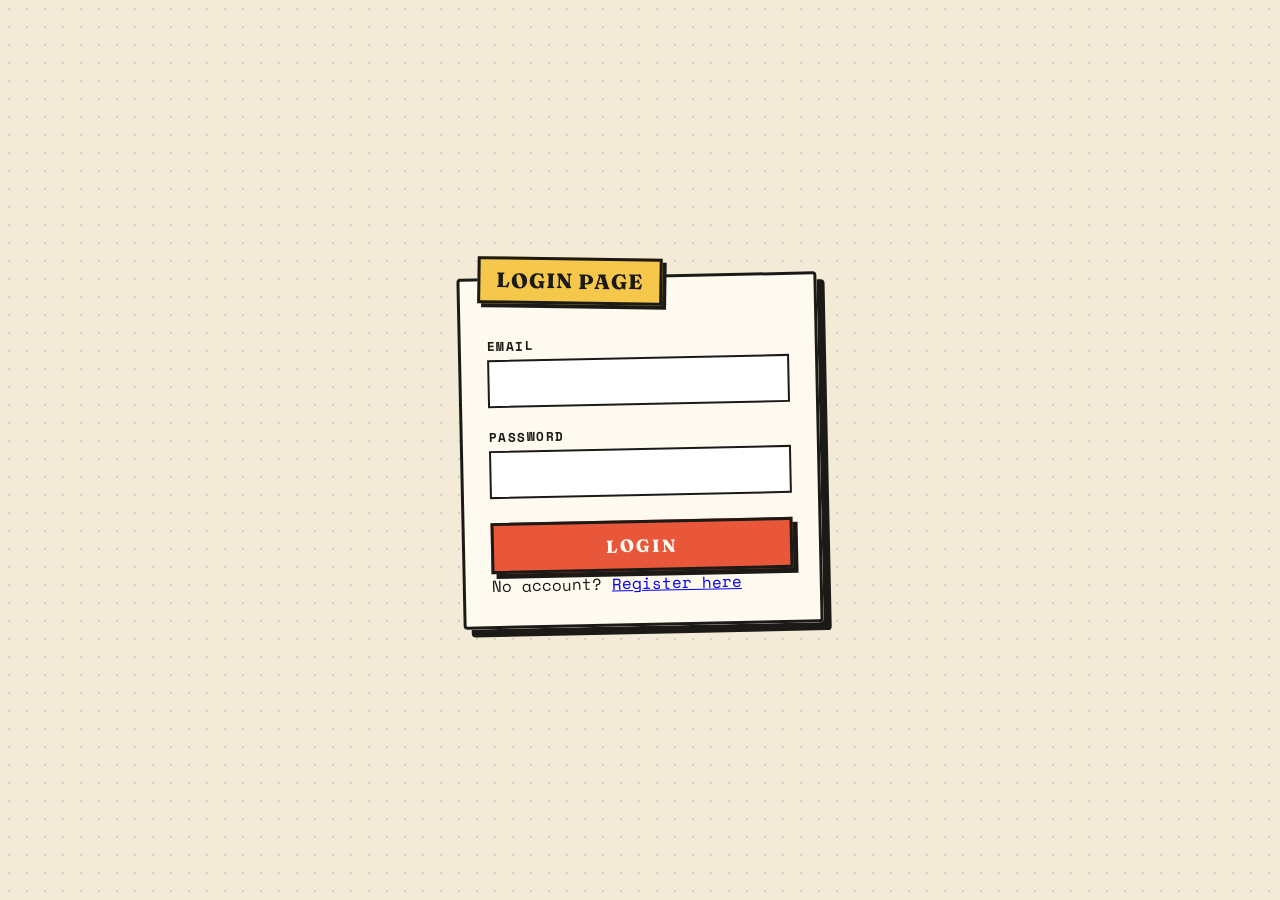
==== les tp dev web/pratique/index.html @ 7937faa8 "tp web" ====
<!DOCTYPE html>
<html>
<head>
    <title>Login</title>
    <link rel="stylesheet" href="style.css">
    <script src="cnx.js"></script>
</head>
<body>
    <fieldset class="f1">
        <fieldset class="f2">
            <div class="login">
                <p>LOGIN PAGE</p>
            </div>
        </fieldset>
        <form action="login.php" method="post">
            <fieldset>
                <div class="fields">
                    <p class="text">Email</p>
                    <input type="email" name="email" required>
                    <p class="text">Password</p>
                    <input type="password" name="password" required>
                    <button type="submit" class="b1">login</button>
                </div>
            </fieldset>
                    </form>

        <p class="switch">
            No account? <a href="register.html">Register here</a>
        </p>
    </fieldset>
</body>
        </form>
    </fieldset>
</body>
</html>
---- les tp dev web/pratique/style.css ----
@import url("https://fonts.googleapis.com/css2?family=Space+Mono:wght@400;700&family=Fraunces:opsz,wght@9..144,800&display=swap");

* {
    box-sizing: border-box;
    margin: 0;
    padding: 0;
}

:root {
    --paper: #f3ead7;
    --ink: #1b1a17;
    --tomato: #e8573a;
    --butter: #f5c84c;
}

body {
    min-height: 100vh;
    display: flex;
    justify-content: center;
    align-items: center;
    padding: 20px;
    font-family: "Space Mono", "Courier New", monospace;
    color: var(--ink);
    background-color: var(--paper);
    background-image: radial-gradient(rgba(27, 26, 23, 0.12) 1px, transparent 1px);
    background-size: 18px 18px;
}

/* The card */
.f1 {
    position: relative;
    width: 100%;
    max-width: 360px;
    padding: 56px 26px 28px;
    border: 3px solid var(--ink);
    border-radius: 4px;
    background: #fffaf0;
    box-shadow: 8px 8px 0 var(--ink);
    transform: rotate(-1.2deg);
}

.f1 fieldset {
    border: none;
}

/* Title sticker sitting on the top edge */
.f2 {
    position: absolute;
    top: -22px;
    left: 18px;
    transform: rotate(2deg);
}

.login p {
    padding: 8px 16px;
    border: 3px solid var(--ink);
    background: var(--butter);
    box-shadow: 4px 4px 0 var(--ink);
    font-family: "Fraunces", Georgia, serif;
    font-size: 1.3rem;
    font-weight: 800;
    text-transform: uppercase;
    letter-spacing: 1px;
}

/* Fields */
.fields {
    display: flex;
    flex-direction: column;
}

.text {
    margin-bottom: 4px;
    font-size: 0.8rem;
    font-weight: 700;
    text-transform: uppercase;
    letter-spacing: 1.5px;
}

input {
    width: 100%;
    padding: 10px 12px;
    margin-bottom: 20px;
    border: 2px solid var(--ink);
    border-radius: 0;
    background: #fff;
    font-family: inherit;
    font-size: 1rem;
    color: var(--ink);
    outline: none;
}

input:focus {
    background: #fff6d6;
    box-shadow: 4px 4px 0 var(--ink);
    transform: translate(-2px, -2px);
}

.b1 {
    width: 100%;
    padding: 12px;
    margin-top: 4px;
    border: 3px solid var(--ink);
    background: var(--tomato);
    color: #fffaf0;
    font-family: "Fraunces", Georgia, serif;
    font-size: 1.1rem;
    font-weight: 800;
    text-transform: uppercase;
    letter-spacing: 2px;
    cursor: pointer;
    box-shadow: 5px 5px 0 var(--ink);
    transition: transform 0.08s, box-shadow 0.08s;
}

.b1:hover {
    transform: translate(-2px, -2px);
    box-shadow: 7px 7px 0 var(--ink);
}

.b1:active {
    transform: translate(5px, 5px);
    box-shadow: 0 0 0 var(--ink);
}
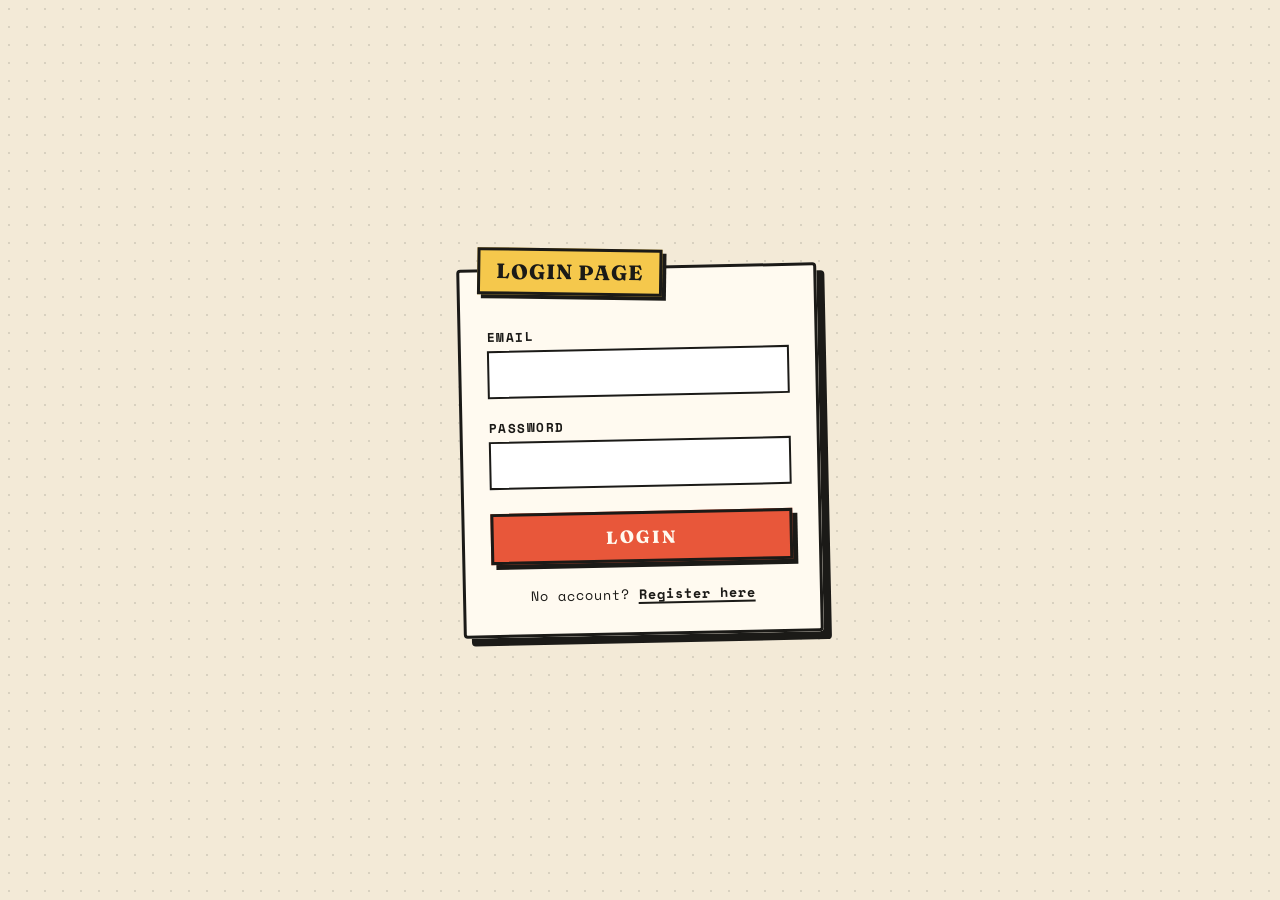
==== commit b8d62f06: "more" ====
--- a/les tp dev web/pratique/index.html
+++ b/les tp dev web/pratique/index.html
@@ -1,9 +1,10 @@
 <!DOCTYPE html>
 <html>
 <head>
+    <meta charset="UTF-8">
+    <meta name="viewport" content="width=device-width, initial-scale=1">
     <title>Login</title>
     <link rel="stylesheet" href="style.css">
-    <script src="cnx.js"></script>
 </head>
 <body>
     <fieldset class="f1">
@@ -12,6 +13,7 @@
                 <p>LOGIN PAGE</p>
             </div>
         </fieldset>
+
         <form action="login.php" method="post">
             <fieldset>
                 <div class="fields">
@@ -22,14 +24,11 @@
                     <button type="submit" class="b1">login</button>
                 </div>
             </fieldset>
-                    </form>
+        </form>
 
         <p class="switch">
             No account? <a href="register.html">Register here</a>
         </p>
     </fieldset>
 </body>
-        </form>
-    </fieldset>
-</body>
-</html>
+</html>
--- a/les tp dev web/pratique/style.css
+++ b/les tp dev web/pratique/style.css
@@ -18,7 +18,7 @@
     display: flex;
     justify-content: center;
     align-items: center;
-    padding: 20px;
+    padding: 40px 20px;
     font-family: "Space Mono", "Courier New", monospace;
     color: var(--ink);
     background-color: var(--paper);
@@ -43,7 +43,7 @@
     border: none;
 }
 
-/* Title sticker sitting on the top edge */
+/* Title sticker on the top edge */
 .f2 {
     position: absolute;
     top: -22px;
@@ -96,6 +96,7 @@
     transform: translate(-2px, -2px);
 }
 
+/* Button: a physical key that gets pressed */
 .b1 {
     width: 100%;
     padding: 12px;
@@ -121,4 +122,36 @@
 .b1:active {
     transform: translate(5px, 5px);
     box-shadow: 0 0 0 var(--ink);
+}
+
+/* Link under the form */
+.switch {
+    margin-top: 22px;
+    text-align: center;
+    font-size: 0.85rem;
+}
+
+.switch a {
+    color: var(--ink);
+    font-weight: 700;
+    text-decoration: underline;
+    text-decoration-thickness: 2px;
+    text-underline-offset: 3px;
+}
+
+.switch a:hover {
+    background: var(--butter);
+}
+
+/* Logout page */
+.msg {
+    margin-bottom: 22px;
+    text-align: center;
+    font-size: 0.95rem;
+}
+
+.link-btn {
+    display: block;
+    text-align: center;
+    text-decoration: none;
 }
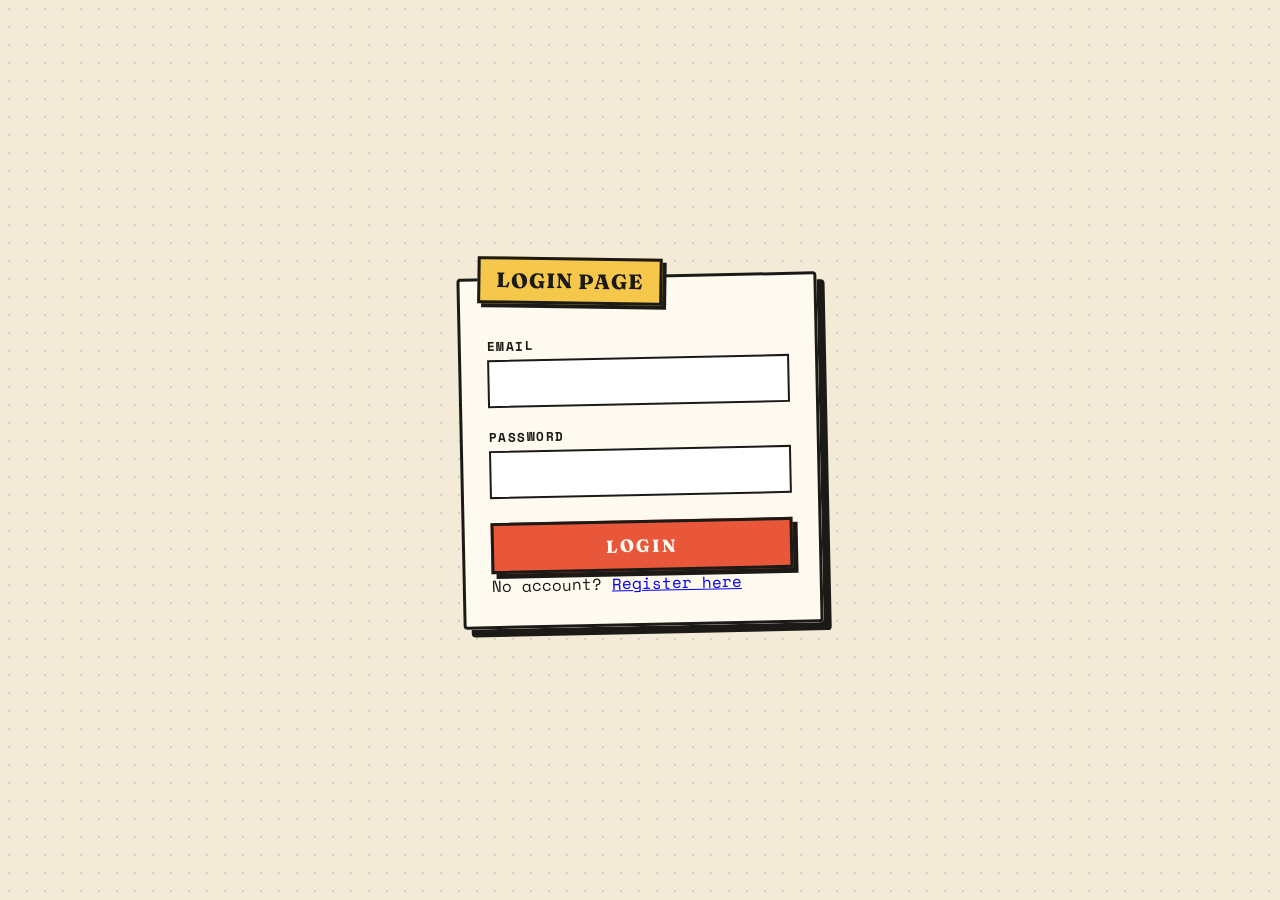
==== commit 442d5fa8: "Merge branch 'main' of https://github.com/anwarspo2008-eng/php hiii" ====
--- a/les tp dev web/pratique/index.html
+++ b/les tp dev web/pratique/index.html
@@ -1,10 +1,9 @@
 <!DOCTYPE html>
 <html>
 <head>
-    <meta charset="UTF-8">
-    <meta name="viewport" content="width=device-width, initial-scale=1">
     <title>Login</title>
     <link rel="stylesheet" href="style.css">
+    <script src="cnx.js"></script>
 </head>
 <body>
     <fieldset class="f1">
@@ -13,7 +12,6 @@
                 <p>LOGIN PAGE</p>
             </div>
         </fieldset>
-
         <form action="login.php" method="post">
             <fieldset>
                 <div class="fields">
@@ -24,11 +22,14 @@
                     <button type="submit" class="b1">login</button>
                 </div>
             </fieldset>
-        </form>
+                    </form>
 
         <p class="switch">
             No account? <a href="register.html">Register here</a>
         </p>
     </fieldset>
 </body>
-</html>+        </form>
+    </fieldset>
+</body>
+</html>
--- a/les tp dev web/pratique/style.css
+++ b/les tp dev web/pratique/style.css
@@ -18,7 +18,7 @@
     display: flex;
     justify-content: center;
     align-items: center;
-    padding: 40px 20px;
+    padding: 20px;
     font-family: "Space Mono", "Courier New", monospace;
     color: var(--ink);
     background-color: var(--paper);
@@ -43,7 +43,7 @@
     border: none;
 }
 
-/* Title sticker on the top edge */
+/* Title sticker sitting on the top edge */
 .f2 {
     position: absolute;
     top: -22px;
@@ -96,7 +96,6 @@
     transform: translate(-2px, -2px);
 }
 
-/* Button: a physical key that gets pressed */
 .b1 {
     width: 100%;
     padding: 12px;
@@ -122,36 +121,4 @@
 .b1:active {
     transform: translate(5px, 5px);
     box-shadow: 0 0 0 var(--ink);
-}
-
-/* Link under the form */
-.switch {
-    margin-top: 22px;
-    text-align: center;
-    font-size: 0.85rem;
-}
-
-.switch a {
-    color: var(--ink);
-    font-weight: 700;
-    text-decoration: underline;
-    text-decoration-thickness: 2px;
-    text-underline-offset: 3px;
-}
-
-.switch a:hover {
-    background: var(--butter);
-}
-
-/* Logout page */
-.msg {
-    margin-bottom: 22px;
-    text-align: center;
-    font-size: 0.95rem;
-}
-
-.link-btn {
-    display: block;
-    text-align: center;
-    text-decoration: none;
 }
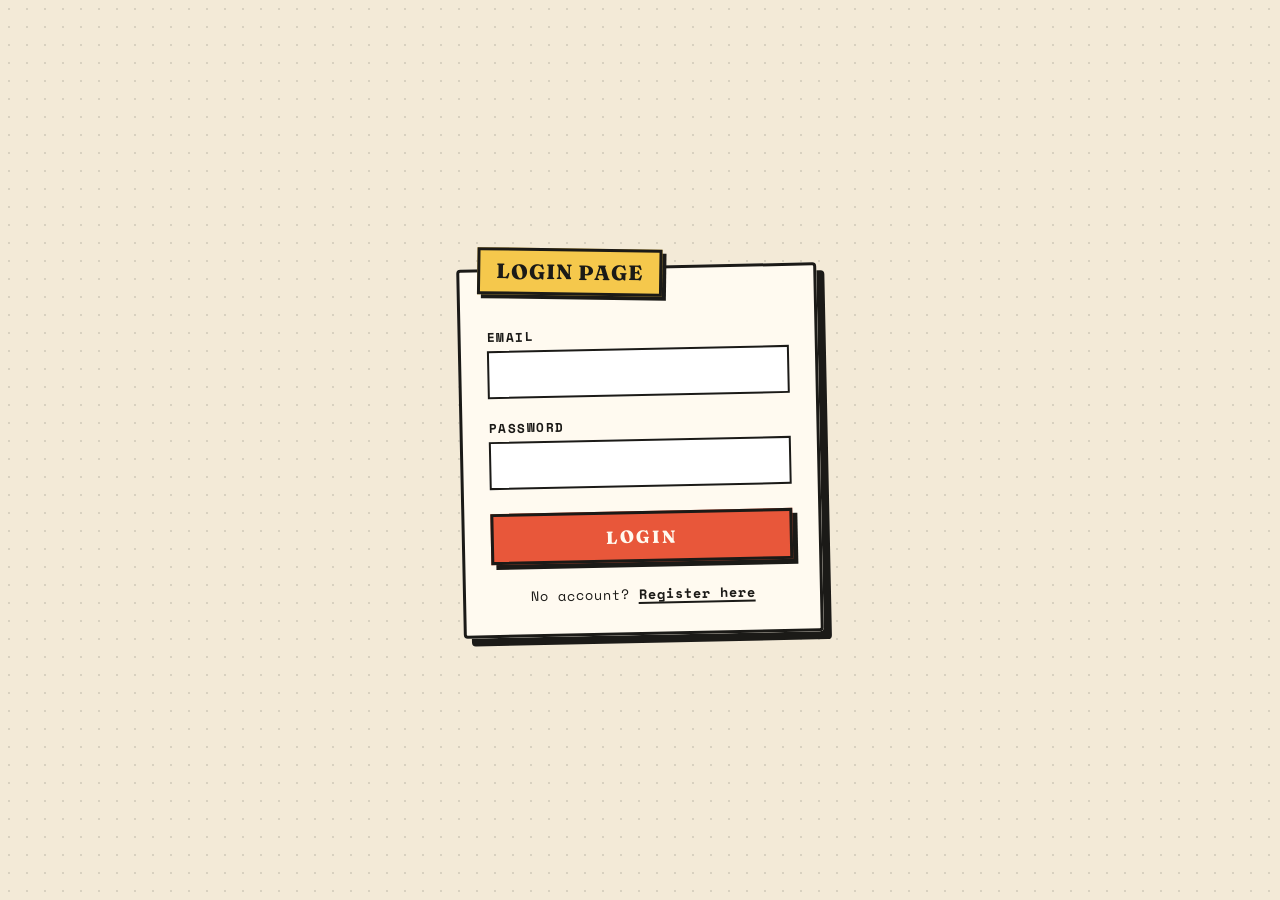
==== commit 7e9f1a99: "tp" ====
--- a/les tp dev web/pratique/index.html
+++ b/les tp dev web/pratique/index.html
@@ -1,9 +1,10 @@
 <!DOCTYPE html>
 <html>
 <head>
+    <meta charset="UTF-8">
+    <meta name="viewport" content="width=device-width, initial-scale=1">
     <title>Login</title>
     <link rel="stylesheet" href="style.css">
-    <script src="cnx.js"></script>
 </head>
 <body>
     <fieldset class="f1">
@@ -22,14 +23,11 @@
                     <button type="submit" class="b1">login</button>
                 </div>
             </fieldset>
-                    </form>
-
+        </form>
+    
         <p class="switch">
             No account? <a href="register.html">Register here</a>
         </p>
     </fieldset>
 </body>
-        </form>
-    </fieldset>
-</body>
-</html>
+</html>
--- a/les tp dev web/pratique/style.css
+++ b/les tp dev web/pratique/style.css
@@ -18,7 +18,7 @@
     display: flex;
     justify-content: center;
     align-items: center;
-    padding: 20px;
+    padding: 40px 20px;
     font-family: "Space Mono", "Courier New", monospace;
     color: var(--ink);
     background-color: var(--paper);
@@ -26,7 +26,6 @@
     background-size: 18px 18px;
 }
 
-/* The card */
 .f1 {
     position: relative;
     width: 100%;
@@ -43,7 +42,6 @@
     border: none;
 }
 
-/* Title sticker sitting on the top edge */
 .f2 {
     position: absolute;
     top: -22px;
@@ -63,7 +61,6 @@
     letter-spacing: 1px;
 }
 
-/* Fields */
 .fields {
     display: flex;
     flex-direction: column;
@@ -121,4 +118,34 @@
 .b1:active {
     transform: translate(5px, 5px);
     box-shadow: 0 0 0 var(--ink);
+}
+
+.switch {
+    margin-top: 22px;
+    text-align: center;
+    font-size: 0.85rem;
+}
+
+.switch a {
+    color: var(--ink);
+    font-weight: 700;
+    text-decoration: underline;
+    text-decoration-thickness: 2px;
+    text-underline-offset: 3px;
+}
+
+.switch a:hover {
+    background: var(--butter);
+}
+
+.msg {
+    margin-bottom: 22px;
+    text-align: center;
+    font-size: 0.95rem;
+}
+
+.link-btn {
+    display: block;
+    text-align: center;
+    text-decoration: none;
 }
